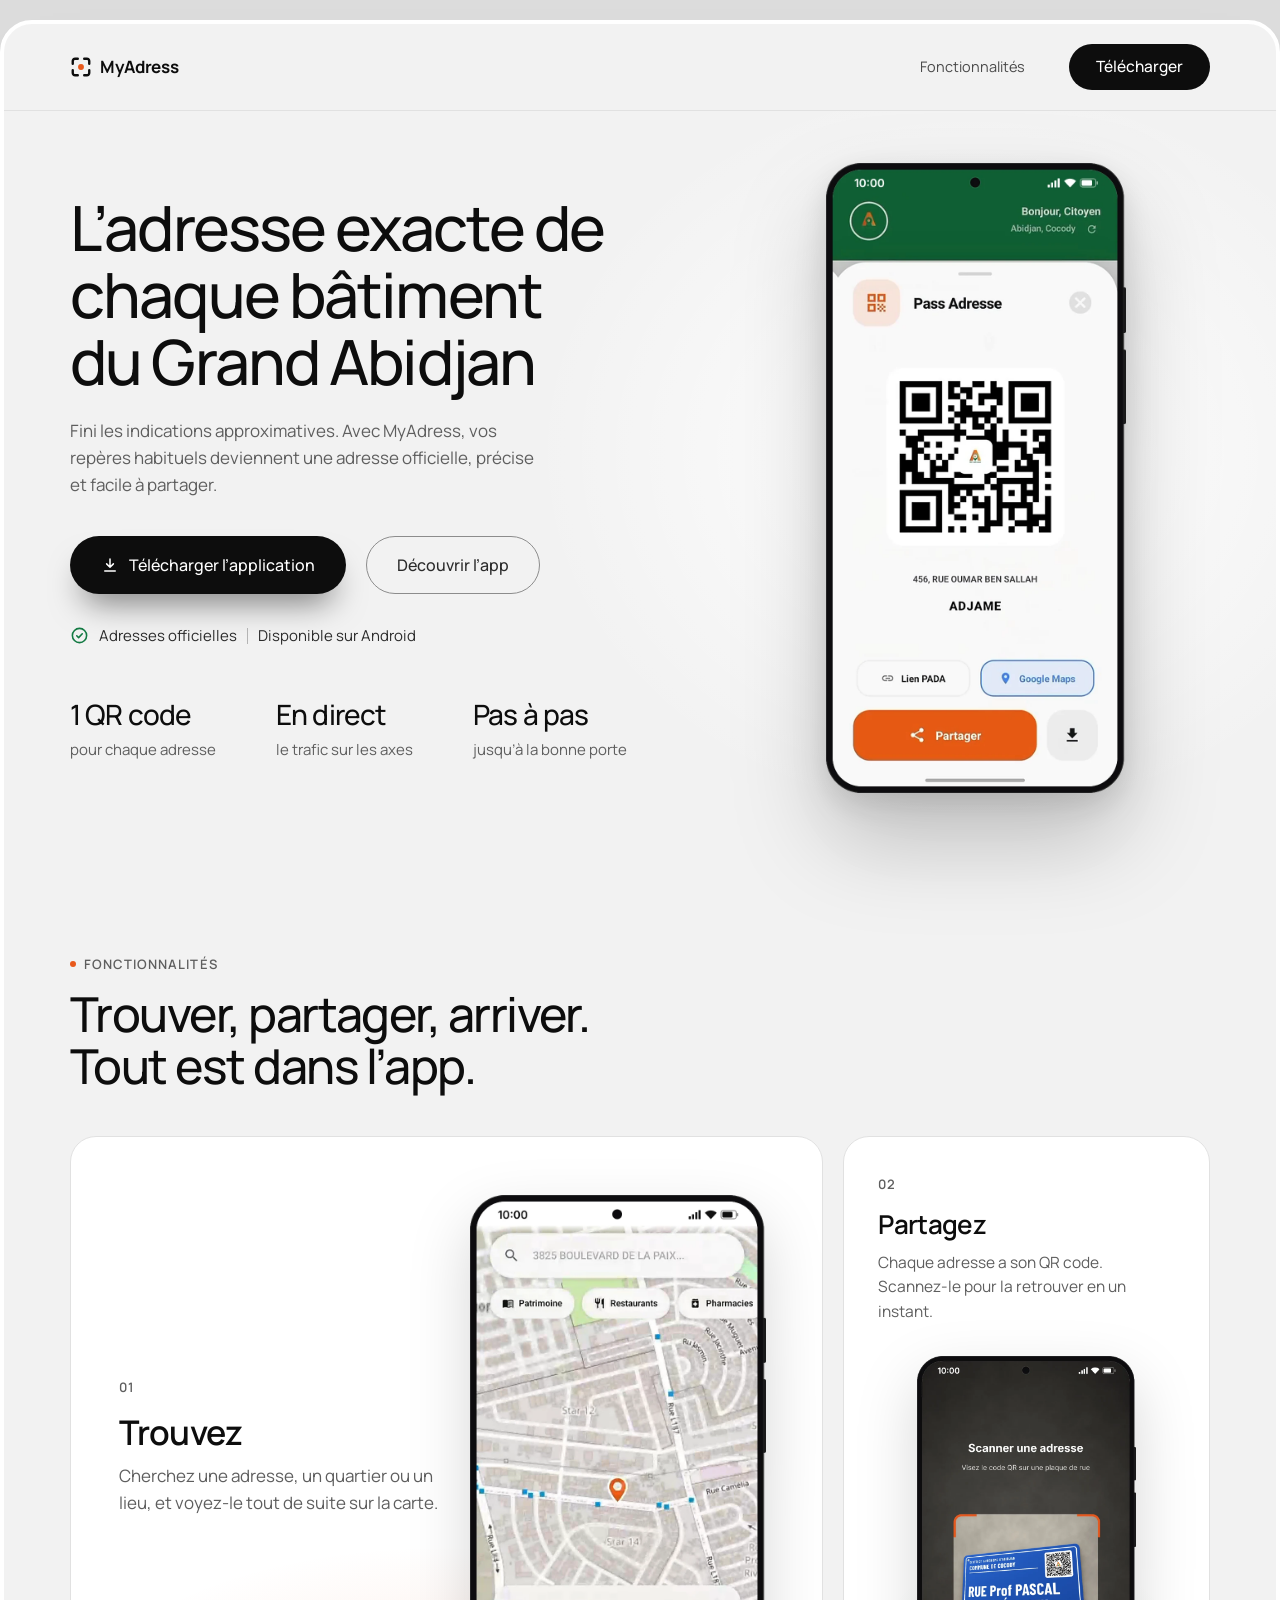
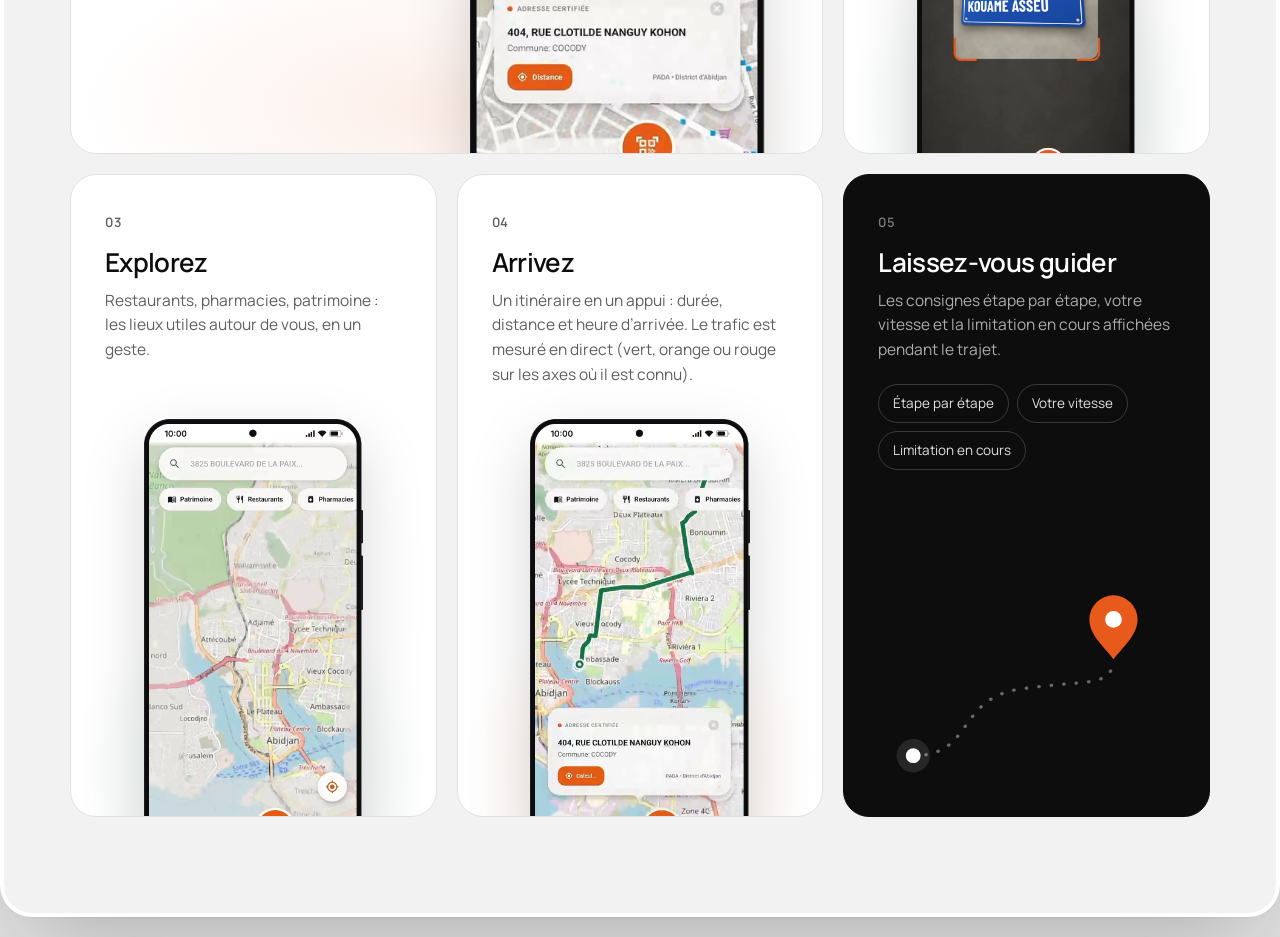
==== index.html @ 0d0f2ba3 "First Commit" ====
<!doctype html>
<html lang="fr">
<head>
  <meta charset="utf-8">
  <meta name="viewport" content="width=device-width, initial-scale=1">
  <title>MyAdress — L’adresse exacte de chaque bâtiment du Grand Abidjan</title>
  <meta name="description" content="Avec MyAdress, vos repères habituels deviennent une adresse officielle, précise et facile à partager. Téléchargez l’application Android.">
  <meta name="theme-color" content="#f2f2f2">

  <meta property="og:type" content="website">
  <meta property="og:title" content="MyAdress — L’adresse exacte de chaque bâtiment du Grand Abidjan">
  <meta property="og:description" content="Vos repères habituels deviennent une adresse officielle, précise et facile à partager.">
  <meta property="og:locale" content="fr_FR">

  <link rel="icon" href="assets/img/logo.svg" type="image/svg+xml">

  <link rel="preconnect" href="https://fonts.googleapis.com">
  <link rel="preconnect" href="https://fonts.gstatic.com" crossorigin>
  <link href="https://fonts.googleapis.com/css2?family=Manrope:wght@400;500;600;700&display=swap" rel="stylesheet">
  <link rel="stylesheet" href="assets/css/style.css">
  <link rel="preload" as="image" href="assets/img/phone-pass.webp" type="image/webp">

  <script>document.documentElement.classList.add('js');</script>
  <script src="assets/js/main.js" defer></script>
</head>
<body>
<div class="page">

  <!-- ============ EN-TÊTE ============ -->
  <header class="header">
    <div class="container header__inner">
      <a class="brand" href="#" aria-label="MyAdress, accueil">
        <svg viewBox="0 0 24 24" fill="none" aria-hidden="true">
          <path d="M3 8.5V5.5A2.5 2.5 0 0 1 5.5 3h3M15.5 3h3A2.5 2.5 0 0 1 21 5.5v3M21 15.5v3a2.5 2.5 0 0 1-2.5 2.5h-3M8.5 21h-3A2.5 2.5 0 0 1 3 18.5v-3" stroke="currentColor" stroke-width="2.6" stroke-linecap="round"/>
          <circle cx="12" cy="12" r="3.2" fill="#E8591C"/>
        </svg>
        MyAdress
      </a>

      <nav class="nav" aria-label="Navigation principale">
        <a href="#fonctionnalites">Fonctionnalités</a>
      </nav>

      <a class="btn btn--dark btn--sm js-apk" href="app/myadress.apk" download data-ios-label="Android uniquement">
        <span class="js-apk-label">Télécharger</span>
      </a>
    </div>
  </header>

  <main>

    <!-- ============ HERO ============ -->
    <section class="hero">
      <div class="container hero__grid">
        <div class="hero__text">
          <h1>L’adresse exacte de chaque bâtiment du Grand&nbsp;Abidjan</h1>
          <p class="lead">Fini les indications approximatives. Avec MyAdress, vos repères habituels deviennent une adresse officielle, précise et facile à partager.</p>

          <div class="hero__actions">
            <!-- Lien vers le fichier APK : placez votre fichier dans app/myadress.apk -->
            <a class="btn btn--dark btn--lg btn--shadow js-apk" href="app/myadress.apk" download data-ios-label="Disponible uniquement sur Android">
              <svg viewBox="0 0 24 24" fill="none" stroke="currentColor" stroke-width="2" stroke-linecap="round" stroke-linejoin="round" aria-hidden="true"><path d="M12 4v11m0 0-4.5-4.5M12 15l4.5-4.5M5 20h14"/></svg>
              <span class="js-apk-label">Télécharger l’application</span>
            </a>
            <a class="btn btn--outline btn--lg" href="#fonctionnalites">Découvrir l’app</a>
          </div>

          <p class="hero__badge">
            <svg viewBox="0 0 24 24" fill="none" stroke="currentColor" stroke-width="2" stroke-linecap="round" stroke-linejoin="round" aria-hidden="true"><circle cx="12" cy="12" r="9"/><path d="m8.5 12.3 2.4 2.4 4.6-4.9"/></svg>
            <span>Adresses officielles</span>
            <span class="sep" aria-hidden="true"></span>
            <span><span class="hide-sm">Disponible sur </span>Android</span>
          </p>

          <ul class="hero__stats">
            <li><strong>1 QR code</strong><span>pour chaque adresse</span></li>
            <li><strong>En direct</strong><span>le trafic sur les axes</span></li>
            <li><strong>Pas à pas</strong><span>jusqu’à la bonne porte</span></li>
          </ul>
        </div>

        <div class="hero__visual">
          <img src="assets/img/phone-pass.webp" width="724" height="1520" fetchpriority="high"
               alt="Écran « Pass Adresse » de MyAdress : le QR code d’une adresse à Adjamé, avec un bouton Partager">
        </div>
      </div>
    </section>

    <!-- ============ FONCTIONNALITÉS ============ -->
    <section class="section section--first section--last" id="fonctionnalites">
      <div class="container">
        <div class="section__head reveal">
          <p class="eyebrow">Fonctionnalités</p>
          <h2><span class="line">Trouver, partager, arriver.</span> <span class="line">Tout est dans l’app.</span></h2>
        </div>

        <div class="bento">
          <article class="card card--wide reveal" style="--tint: rgba(232, 89, 28, .10)">
            <div class="card__text">
              <span class="card__num">01</span>
              <h3>Trouvez</h3>
              <p>Cherchez une adresse, un quartier ou un lieu, et voyez-le tout de suite sur la carte.</p>
            </div>
            <img class="card__phone" src="assets/img/phone-adresse.webp" width="724" height="1520" loading="lazy"
                 alt="Carte de Cocody avec une adresse certifiée : 404, rue Clotilde Nanguy Kohon">
          </article>

          <article class="card reveal" style="--tint: rgba(19, 122, 67, .10)">
            <div class="card__text">
              <span class="card__num">02</span>
              <h3>Partagez</h3>
              <p>Chaque adresse a son QR code. Scannez-le pour la retrouver en un instant.</p>
            </div>
            <img class="card__phone" src="assets/img/phone-scanner.webp" width="724" height="1520" loading="lazy"
                 alt="Le scanner de MyAdress vise le QR code d’une plaque de rue à Cocody">
          </article>

          <article class="card reveal" style="--tint: rgba(19, 122, 67, .10)">
            <div class="card__text">
              <span class="card__num">03</span>
              <h3>Explorez</h3>
              <p>Restaurants, pharmacies, patrimoine&nbsp;: les lieux utiles autour de vous, en un geste.</p>
            </div>
            <img class="card__phone" src="assets/img/phone-carte.webp" width="724" height="1520" loading="lazy"
                 alt="Carte d’Abidjan avec les filtres Patrimoine, Restaurants et Pharmacies">
          </article>

          <article class="card reveal" style="--tint: rgba(232, 89, 28, .10)">
            <div class="card__text">
              <span class="card__num">04</span>
              <h3>Arrivez</h3>
              <p>Un itinéraire en un appui&nbsp;: durée, distance et heure d’arrivée. Le trafic est mesuré en direct (vert, orange ou rouge sur les axes où il est connu).</p>
            </div>
            <img class="card__phone" src="assets/img/phone-itineraire.webp" width="724" height="1520" loading="lazy"
                 alt="Itinéraire tracé sur la carte, du Plateau jusqu’à Bonoumin">
          </article>

          <article class="card card--dark reveal">
            <div class="card__text">
              <span class="card__num">05</span>
              <h3>Laissez-vous guider</h3>
              <p>Les consignes étape par étape, votre vitesse et la limitation en cours affichées pendant le trajet.</p>
              <ul class="chips" aria-label="Pendant le trajet">
                <li class="chip">Étape par étape</li>
                <li class="chip">Votre vitesse</li>
                <li class="chip">Limitation en cours</li>
              </ul>
            </div>
            <svg class="route-art" viewBox="0 0 320 230" fill="none" aria-hidden="true">
              <path d="M38 196C104 196 84 134 154 124S246 122 254 98" stroke="currentColor" stroke-opacity=".38" stroke-width="3.5" stroke-dasharray="0.5 13" stroke-linecap="round"/>
              <circle cx="38" cy="196" r="18" fill="currentColor" fill-opacity=".1"/>
              <circle cx="38" cy="196" r="8" fill="currentColor"/>
              <path d="M254 92c-9-12-26-26-26-43a26 26 0 0 1 52 0c0 17-17 31-26 43Z" fill="#E8591C"/>
              <circle cx="254" cy="49" r="9" fill="#fff"/>
            </svg>
          </article>
        </div>
      </div>
    </section>

  </main>

</div>
</body>
</html>
---- assets/css/style.css ----
/* =========================================================
   MyAdress — page de téléchargement
   ========================================================= */

:root {
  --bg: #dcdcdc;            /* fond autour de la page */
  --surface: #f2f2f2;       /* fond de la page */
  --card: #ffffff;
  --ink: #0d0d0d;           /* noir des titres et boutons */
  --ink-2: #2b2b2b;
  --muted: #5e5e5e;         /* texte secondaire */
  --line: #e1e1e1;
  --line-strong: #8c8c8c;

  --orange: #e8591c;        /* couleurs de l'app */
  --green: #137a43;

  --radius-xl: 32px;
  --radius-lg: 26px;
  --container: 1140px;
  --font: "Manrope", system-ui, -apple-system, "Segoe UI", Roboto, sans-serif;
}

/* ---------- Base ---------- */
*, *::before, *::after { box-sizing: border-box; }

html { scroll-behavior: smooth; -webkit-text-size-adjust: 100%; }

body {
  margin: 0;
  background: var(--bg);
  color: var(--ink);
  font-family: var(--font);
  font-size: 16px;
  line-height: 1.55;
  -webkit-font-smoothing: antialiased;
  -moz-osx-font-smoothing: grayscale;
}

img, svg { display: block; max-width: 100%; }
a { color: inherit; text-decoration: none; }
h1, h2, h3, p { margin: 0; }
ul, ol { margin: 0; padding: 0; list-style: none; }

:focus-visible { outline: 2px solid var(--orange); outline-offset: 3px; border-radius: 6px; }

.container { width: min(var(--container), 100% - 48px); margin-inline: auto; }

/* La page est une grande carte arrondie posée sur un fond gris */
.page {
  max-width: 1320px;
  margin: 20px auto;
  background: var(--surface);
  border: 4px solid #fff;
  border-radius: var(--radius-xl);
  overflow: clip;
  box-shadow: 0 1px 2px rgba(0, 0, 0, .04), 0 40px 80px -40px rgba(0, 0, 0, .25);
}

/* ---------- Boutons ---------- */
.btn {
  display: inline-flex;
  align-items: center;
  justify-content: center;
  gap: 10px;
  border-radius: 999px;
  font-weight: 500;
  font-size: 16px;
  line-height: 1;
  white-space: nowrap;
  border: 1px solid transparent;
  transition: background-color .2s ease, border-color .2s ease, transform .2s ease, box-shadow .2s ease;
}
.btn svg { width: 18px; height: 18px; flex: none; }
.btn:active { transform: translateY(1px); }

.btn--sm { height: 46px; padding: 0 26px; font-size: 15.5px; }
.btn--lg { height: 58px; padding: 0 30px; }

.btn--dark { background: var(--ink); color: #fff; }
.btn--dark:hover { background: #2a2a2a; }

.btn--shadow { box-shadow: 0 20px 32px -12px rgba(0, 0, 0, .5); }
.btn--shadow:hover { box-shadow: 0 24px 36px -12px rgba(0, 0, 0, .55); }

.btn--outline { border-color: var(--line-strong); color: var(--ink-2); }
.btn--outline:hover { border-color: var(--ink); color: var(--ink); }

/* Sur iPhone : bouton grisé « Android uniquement » (ajouté par main.js) */
.btn.is-disabled,
.btn.is-disabled:hover { background: #dedede; color: #555; box-shadow: none; cursor: default; transform: none; }
.btn.is-disabled svg { display: none; }

/* ---------- En-tête ---------- */
.header { border-bottom: 1px solid var(--line); }

.header__inner {
  display: flex;
  align-items: center;
  gap: 32px;
  height: 86px;
}

.brand {
  display: inline-flex;
  align-items: center;
  gap: 8px;
  font-weight: 700;
  font-size: 17px;
  letter-spacing: -.02em;
}
.brand svg { width: 22px; height: 22px; }

.nav {
  display: flex;
  gap: 44px;
  margin-left: auto;
  margin-right: 12px;
  font-size: 14.5px;
  color: #4a4a4a;
}
.nav a { transition: color .2s ease; }
.nav a:hover { color: var(--ink); }

/* ---------- Hero ---------- */
.hero {
  background:
    radial-gradient(48% 70% at 76% 46%, #ffffff 0%, rgba(255, 255, 255, 0) 72%);
}

.hero__grid {
  display: grid;
  grid-template-columns: minmax(0, 1.15fr) minmax(0, .85fr);
  align-items: center;
  gap: 40px;
  padding: 52px 0 60px;
}

.hero h1 {
  font-size: clamp(2.25rem, 1.1rem + 3.9vw, 3.9rem);
  font-weight: 500;
  line-height: 1.07;
  letter-spacing: -.03em;
  max-width: 15ch;
  text-wrap: balance;
}

.lead {
  margin-top: 22px;
  max-width: 47ch;
  font-size: 17px;
  line-height: 1.6;
  color: var(--muted);
}

.hero__actions {
  display: flex;
  flex-wrap: wrap;
  gap: 20px;
  margin-top: 38px;
}

.hero__badge {
  display: flex;
  align-items: center;
  gap: 10px;
  margin-top: 30px;
  font-size: 15px;
  color: var(--ink-2);
}
.hero__badge svg { width: 19px; height: 19px; color: var(--green); flex: none; }
.hero__badge > span { white-space: nowrap; }
.sep { width: 1px; height: 16px; background: var(--line-strong); opacity: .6; }

.hero__stats {
  display: grid;
  grid-template-columns: repeat(3, auto);
  justify-content: start;
  gap: 60px;
  margin-top: 52px;
}
.hero__stats strong {
  display: block;
  font-size: 28px;
  font-weight: 500;
  line-height: 1.1;
  letter-spacing: -.03em;
  white-space: nowrap;
}
.hero__stats span {
  display: block;
  margin-top: 8px;
  font-size: 15px;
  color: var(--muted);
}

.hero__visual { display: flex; justify-content: center; }
.hero__visual img {
  width: min(300px, 82%);
  height: auto;
  filter: drop-shadow(0 46px 46px rgba(0, 0, 0, .2)) drop-shadow(0 10px 14px rgba(0, 0, 0, .12));
}

/* Apparition douce au chargement */
.hero__text > *,
.hero__visual img { animation: rise .9s cubic-bezier(.2, .7, .2, 1) both; }
.hero__text > :nth-child(2) { animation-delay: .06s; }
.hero__text > :nth-child(3) { animation-delay: .12s; }
.hero__text > :nth-child(4) { animation-delay: .18s; }
.hero__text > :nth-child(5) { animation-delay: .24s; }
.hero__visual img { animation-delay: .1s; animation-duration: 1.1s; }

@keyframes rise {
  from { opacity: 0; transform: translateY(22px); }
  to   { opacity: 1; transform: none; }
}

/* ---------- Sections ---------- */
.section { padding: 48px 0; }
.section--first { padding-top: 96px; }
.section--last { padding-bottom: 96px; }

.section__head { max-width: 640px; margin-bottom: 44px; }
.section__head h2 {
  margin-top: 14px;
  font-size: clamp(2rem, 1.25rem + 2.2vw, 3.05rem);
  font-weight: 500;
  line-height: 1.08;
  letter-spacing: -.032em;
  text-wrap: balance;
}
.line { display: block; }

.eyebrow {
  display: inline-flex;
  align-items: center;
  gap: 8px;
  font-size: 13px;
  font-weight: 600;
  letter-spacing: .08em;
  text-transform: uppercase;
  color: var(--muted);
}
.eyebrow::before {
  content: "";
  width: 6px;
  height: 6px;
  border-radius: 50%;
  background: var(--orange);
}

/* ---------- Fonctionnalités (grille) ---------- */
.bento {
  display: grid;
  grid-template-columns: repeat(3, minmax(0, 1fr));
  gap: 20px;
}

.card {
  --tint: rgba(0, 0, 0, .04);
  position: relative;
  display: flex;
  flex-direction: column;
  gap: 32px;
  padding: 34px 34px 0;
  background: var(--card);
  border: 1px solid var(--line);
  border-radius: var(--radius-lg);
  overflow: hidden;
  isolation: isolate;
}
/* halo de couleur derrière le téléphone */
.card::before {
  content: "";
  position: absolute;
  inset: auto -20% -30% -20%;
  height: 75%;
  background: radial-gradient(50% 50% at 50% 50%, var(--tint) 0%, transparent 70%);
  z-index: -1;
}

.card__num {
  font-size: 13px;
  font-weight: 600;
  letter-spacing: .04em;
  color: var(--muted);
}
.card h3 {
  margin-top: 14px;
  font-size: 26px;
  font-weight: 600;
  line-height: 1.15;
  letter-spacing: -.025em;
}
.card p {
  margin-top: 10px;
  font-size: 15.5px;
  line-height: 1.6;
  color: var(--muted);
}

.card__phone {
  width: min(232px, 74%);
  height: auto;
  margin: auto auto -64px;
  filter: drop-shadow(0 24px 30px rgba(0, 0, 0, .16));
  transition: transform .5s cubic-bezier(.2, .7, .2, 1);
}
.card:hover .card__phone { transform: translateY(-8px); }

.card--wide {
  grid-column: span 2;
  flex-direction: row;
  align-items: stretch;
  justify-content: space-between;
  padding: 44px 48px 0;
}
.card--wide .card__text { align-self: center; max-width: 34ch; padding-bottom: 44px; }
.card--wide h3 { font-size: 34px; }
.card--wide p { font-size: 17px; }
.card--wide .card__phone { width: 296px; flex: none; margin: 0 8px -64px 0; align-self: flex-end; }

.card--dark {
  background: var(--ink);
  border-color: var(--ink);
  color: #fff;
}
.card--dark::before { display: none; }
.card--dark .card__num { color: rgba(255, 255, 255, .45); }
.card--dark p { color: rgba(255, 255, 255, .66); }

.chips { display: flex; flex-wrap: wrap; gap: 8px; margin-top: 22px; }
.chip {
  padding: 8px 14px;
  border: 1px solid rgba(255, 255, 255, .18);
  border-radius: 999px;
  font-size: 13.5px;
  color: rgba(255, 255, 255, .88);
}

.route-art { width: 100%; height: auto; margin-top: auto; padding-bottom: 28px; color: #fff; }

/* ---------- Apparition au défilement ---------- */
.js .reveal {
  opacity: 0;
  transform: translateY(26px);
  transition: opacity .8s ease, transform .8s cubic-bezier(.2, .7, .2, 1);
}
.js .reveal.is-visible { opacity: 1; transform: none; }

/* ---------- Responsive ---------- */
@media (max-width: 1024px) {
  .nav { gap: 28px; }
  .bento { grid-template-columns: repeat(2, minmax(0, 1fr)); }
  .hero__stats { gap: 36px; }
}

@media (max-width: 860px) {
  .page { margin: 8px; border-width: 2px; border-radius: 24px; }
  .nav { display: none; }
  .header__inner { height: 70px; justify-content: space-between; }

  .hero__grid { grid-template-columns: 1fr; gap: 56px; padding: 44px 0 60px; }
  .hero__stats { margin-top: 48px; }
  .hero__visual img { width: min(290px, 74%); }

  .section { padding: 36px 0; }
  .section--first { padding-top: 64px; }
  .section--last { padding-bottom: 56px; }
}

@media (max-width: 640px) {
  .container { width: calc(100% - 40px); }
  .hide-sm { display: none; }

  .hero__actions .btn { width: 100%; }
  .hero__stats { grid-template-columns: repeat(3, minmax(0, 1fr)); gap: 14px; }
  .hero__stats strong { font-size: 20px; }
  .hero__stats span { font-size: 13.5px; }

  .bento { grid-template-columns: 1fr; }
  .card--wide { grid-column: auto; flex-direction: column; padding: 34px 34px 0; }
  .card--wide .card__text { align-self: stretch; padding-bottom: 0; }
  .card--wide h3 { font-size: 26px; }
  .card--wide p { font-size: 15.5px; }
  .card--wide .card__phone { width: min(232px, 74%); margin: auto auto -64px; }
}

/* Mouvements réduits */
@media (prefers-reduced-motion: reduce) {
  html { scroll-behavior: auto; }
  .hero__text > *, .hero__visual img { animation: none; }
  .js .reveal { opacity: 1; transform: none; transition: none; }
  .card__phone { transition: none; }
}
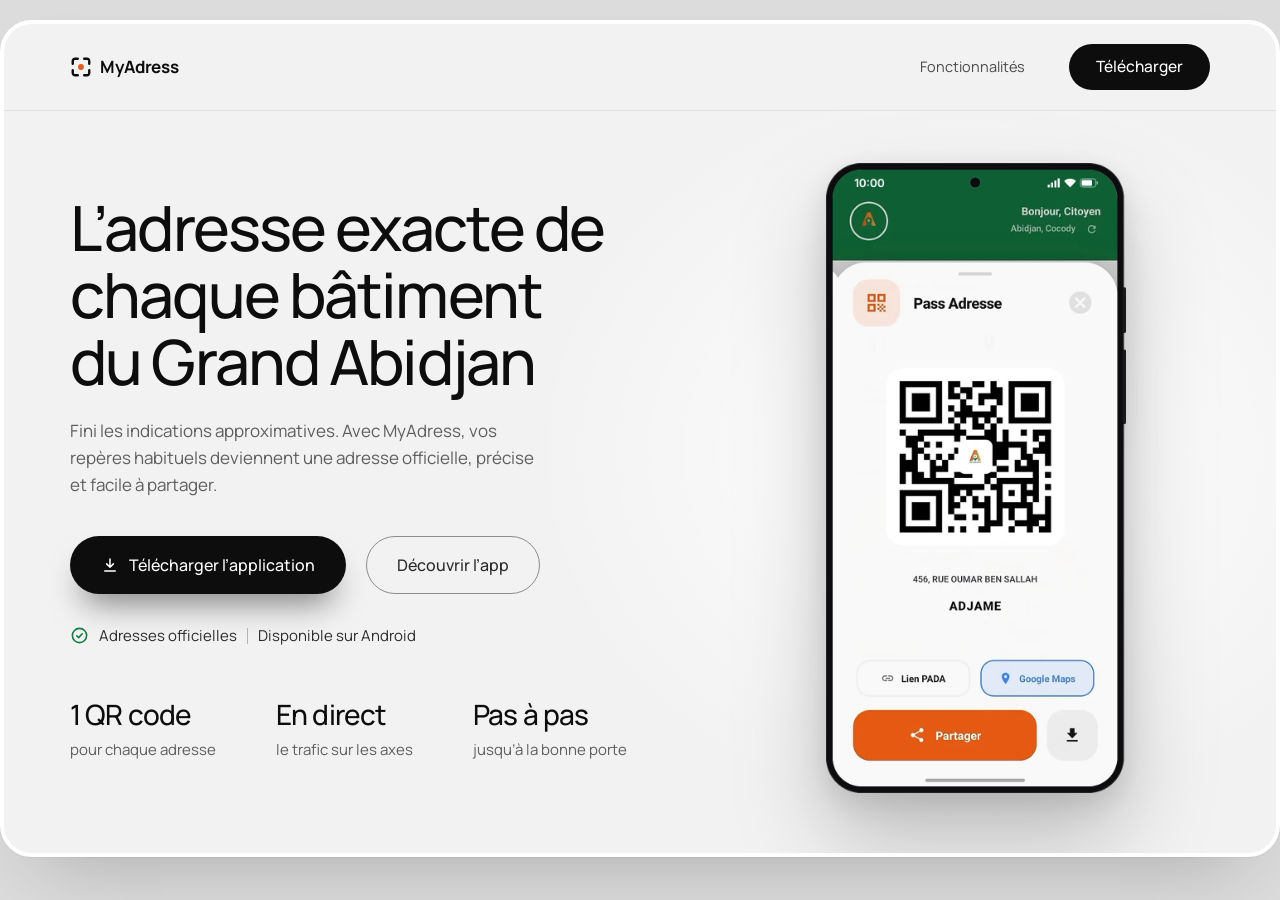
==== commit d22b5057: "First Commit 2" ====
--- a/index.html
+++ b/index.html
@@ -86,77 +86,7 @@
       </div>
     </section>
 
-    <!-- ============ FONCTIONNALITÉS ============ -->
-    <section class="section section--first section--last" id="fonctionnalites">
-      <div class="container">
-        <div class="section__head reveal">
-          <p class="eyebrow">Fonctionnalités</p>
-          <h2><span class="line">Trouver, partager, arriver.</span> <span class="line">Tout est dans l’app.</span></h2>
-        </div>
 
-        <div class="bento">
-          <article class="card card--wide reveal" style="--tint: rgba(232, 89, 28, .10)">
-            <div class="card__text">
-              <span class="card__num">01</span>
-              <h3>Trouvez</h3>
-              <p>Cherchez une adresse, un quartier ou un lieu, et voyez-le tout de suite sur la carte.</p>
-            </div>
-            <img class="card__phone" src="assets/img/phone-adresse.webp" width="724" height="1520" loading="lazy"
-                 alt="Carte de Cocody avec une adresse certifiée : 404, rue Clotilde Nanguy Kohon">
-          </article>
-
-          <article class="card reveal" style="--tint: rgba(19, 122, 67, .10)">
-            <div class="card__text">
-              <span class="card__num">02</span>
-              <h3>Partagez</h3>
-              <p>Chaque adresse a son QR code. Scannez-le pour la retrouver en un instant.</p>
-            </div>
-            <img class="card__phone" src="assets/img/phone-scanner.webp" width="724" height="1520" loading="lazy"
-                 alt="Le scanner de MyAdress vise le QR code d’une plaque de rue à Cocody">
-          </article>
-
-          <article class="card reveal" style="--tint: rgba(19, 122, 67, .10)">
-            <div class="card__text">
-              <span class="card__num">03</span>
-              <h3>Explorez</h3>
-              <p>Restaurants, pharmacies, patrimoine&nbsp;: les lieux utiles autour de vous, en un geste.</p>
-            </div>
-            <img class="card__phone" src="assets/img/phone-carte.webp" width="724" height="1520" loading="lazy"
-                 alt="Carte d’Abidjan avec les filtres Patrimoine, Restaurants et Pharmacies">
-          </article>
-
-          <article class="card reveal" style="--tint: rgba(232, 89, 28, .10)">
-            <div class="card__text">
-              <span class="card__num">04</span>
-              <h3>Arrivez</h3>
-              <p>Un itinéraire en un appui&nbsp;: durée, distance et heure d’arrivée. Le trafic est mesuré en direct (vert, orange ou rouge sur les axes où il est connu).</p>
-            </div>
-            <img class="card__phone" src="assets/img/phone-itineraire.webp" width="724" height="1520" loading="lazy"
-                 alt="Itinéraire tracé sur la carte, du Plateau jusqu’à Bonoumin">
-          </article>
-
-          <article class="card card--dark reveal">
-            <div class="card__text">
-              <span class="card__num">05</span>
-              <h3>Laissez-vous guider</h3>
-              <p>Les consignes étape par étape, votre vitesse et la limitation en cours affichées pendant le trajet.</p>
-              <ul class="chips" aria-label="Pendant le trajet">
-                <li class="chip">Étape par étape</li>
-                <li class="chip">Votre vitesse</li>
-                <li class="chip">Limitation en cours</li>
-              </ul>
-            </div>
-            <svg class="route-art" viewBox="0 0 320 230" fill="none" aria-hidden="true">
-              <path d="M38 196C104 196 84 134 154 124S246 122 254 98" stroke="currentColor" stroke-opacity=".38" stroke-width="3.5" stroke-dasharray="0.5 13" stroke-linecap="round"/>
-              <circle cx="38" cy="196" r="18" fill="currentColor" fill-opacity=".1"/>
-              <circle cx="38" cy="196" r="8" fill="currentColor"/>
-              <path d="M254 92c-9-12-26-26-26-43a26 26 0 0 1 52 0c0 17-17 31-26 43Z" fill="#E8591C"/>
-              <circle cx="254" cy="49" r="9" fill="#fff"/>
-            </svg>
-          </article>
-        </div>
-      </div>
-    </section>
 
   </main>
 
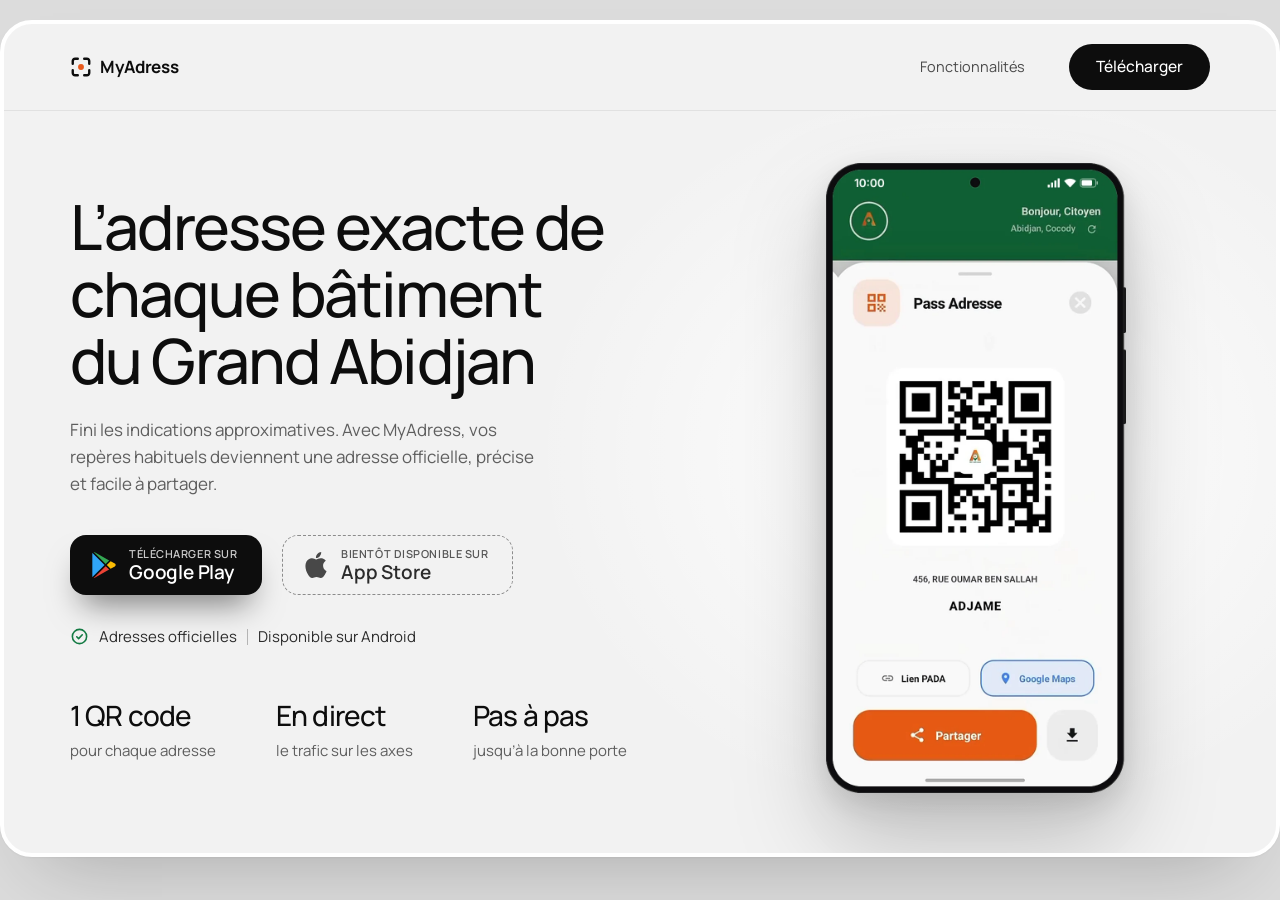
==== commit 91d7bf3c: "Boutons Google Play (télécharge l'APK) et App Store (bientôt disponible) Co-Authored-By: Claude Opus" ====
--- a/index.html
+++ b/index.html
@@ -41,7 +41,7 @@
         <a href="#fonctionnalites">Fonctionnalités</a>
       </nav>
 
-      <a class="btn btn--dark btn--sm js-apk" href="app/myadress.apk" download data-ios-label="Android uniquement">
+      <a class="btn btn--dark btn--sm js-apk" href="https://github.com/balletyanick/site_adresse/releases/download/v1.0.1/my_adresse1.0.1.apk" download data-ios-label="Android uniquement">
         <span class="js-apk-label">Télécharger</span>
       </a>
     </div>
@@ -57,12 +57,22 @@
           <p class="lead">Fini les indications approximatives. Avec MyAdress, vos repères habituels deviennent une adresse officielle, précise et facile à partager.</p>
 
           <div class="hero__actions">
-            <!-- Lien vers le fichier APK : placez votre fichier dans app/myadress.apk -->
-            <a class="btn btn--dark btn--lg btn--shadow js-apk" href="app/myadress.apk" download data-ios-label="Disponible uniquement sur Android">
-              <svg viewBox="0 0 24 24" fill="none" stroke="currentColor" stroke-width="2" stroke-linecap="round" stroke-linejoin="round" aria-hidden="true"><path d="M12 4v11m0 0-4.5-4.5M12 15l4.5-4.5M5 20h14"/></svg>
-              <span class="js-apk-label">Télécharger l’application</span>
+            <!-- Google Play : en attendant la mise en ligne sur le Play Store, ce bouton télécharge l'APK publié sur GitHub (v1.0.1) -->
+            <a class="store store--play js-apk" href="https://github.com/balletyanick/site_adresse/releases/download/v1.0.1/my_adresse1.0.1.apk" download aria-label="Télécharger MyAdress pour Android">
+              <svg class="store__logo" viewBox="0 0 24 24" aria-hidden="true">
+                <path fill="#2FA5F8" d="M1.337.924a1.486 1.486 0 0 0-.112.568v21.017c0 .217.045.419.124.6l11.155-11.087L1.337.924z"/>
+                <path fill="#34A853" d="M13.544 10.989l3.258-3.238L3.45.195a1.466 1.466 0 0 0-.946-.179l11.04 10.973z"/>
+                <path fill="#FBBC04" d="M22.018 13.298l-3.919 2.218-3.515-3.493 3.543-3.521 3.891 2.202a1.49 1.49 0 0 1 0 2.594z"/>
+                <path fill="#EA4335" d="M13.544 13.056l-11 10.933c.298.036.612-.016.906-.183l13.324-7.54-3.23-3.21z"/>
+              </svg>
+              <span class="store__text"><small>Télécharger sur</small><strong>Google Play</strong></span>
             </a>
-            <a class="btn btn--outline btn--lg" href="#fonctionnalites">Découvrir l’app</a>
+
+            <!-- App Store : pas encore disponible -->
+            <span class="store store--soon" role="img" aria-label="App Store : bientôt disponible">
+              <svg class="store__logo" viewBox="0 0 24 24" fill="currentColor" aria-hidden="true"><path d="M12.152 6.896c-.948 0-2.415-1.078-3.96-1.04-2.04.027-3.91 1.183-4.961 3.014-2.117 3.675-.546 9.103 1.519 12.09 1.013 1.454 2.208 3.09 3.792 3.039 1.52-.065 2.09-.987 3.935-.987 1.831 0 2.35.987 3.96.948 1.637-.026 2.676-1.48 3.676-2.948 1.156-1.688 1.636-3.325 1.662-3.415-.039-.013-3.182-1.221-3.22-4.857-.026-3.04 2.48-4.494 2.597-4.559-1.429-2.09-3.623-2.324-4.39-2.376-2-.156-3.675 1.09-4.61 1.09zM15.53 3.83c.843-1.012 1.4-2.427 1.245-3.83-1.207.052-2.662.805-3.532 1.818-.78.896-1.454 2.338-1.273 3.714 1.338.104 2.715-.688 3.559-1.701"/></svg>
+              <span class="store__text"><small>Bientôt <span class="hide-sm">disponible </span>sur</small><strong>App Store</strong></span>
+            </span>
           </div>
 
           <p class="hero__badge">
--- a/assets/css/style.css
+++ b/assets/css/style.css
@@ -90,6 +90,43 @@
 .btn.is-disabled,
 .btn.is-disabled:hover { background: #dedede; color: #555; box-shadow: none; cursor: default; transform: none; }
 .btn.is-disabled svg { display: none; }
+
+/* ---------- Boutons des stores (Google Play / App Store) ---------- */
+.store {
+  display: inline-flex;
+  align-items: center;
+  gap: 12px;
+  height: 60px;
+  padding: 0 24px 0 20px;
+  border-radius: 16px;
+  border: 1px solid transparent;
+  white-space: nowrap;
+  transition: background-color .2s ease, transform .2s ease, box-shadow .2s ease;
+}
+.store__logo { width: 26px; height: 26px; flex: none; }
+.store__text { display: flex; flex-direction: column; gap: 4px; line-height: 1; text-align: left; }
+.store__text small { font-size: 11px; font-weight: 600; letter-spacing: .05em; text-transform: uppercase; opacity: .78; }
+.store__text strong { font-size: 19px; font-weight: 600; letter-spacing: -.01em; }
+
+.store--play {
+  background: var(--ink);
+  color: #fff;
+  box-shadow: 0 20px 32px -12px rgba(0, 0, 0, .5);
+}
+.store--play:hover { background: #2a2a2a; box-shadow: 0 24px 36px -12px rgba(0, 0, 0, .55); }
+.store--play:active { transform: translateY(1px); }
+
+/* App Store pas encore disponible : bouton en pointillés, non cliquable */
+.store--soon {
+  border: 1.5px dashed var(--line-strong);
+  color: var(--ink-2);
+  cursor: default;
+}
+.store--soon .store__logo { opacity: .85; }
+
+/* Sur iPhone, l'APK ne sert à rien : bouton Google Play grisé (ajouté par main.js) */
+.store.is-disabled,
+.store.is-disabled:hover { opacity: .4; box-shadow: none; cursor: default; transform: none; }
 
 /* ---------- En-tête ---------- */
 .header { border-bottom: 1px solid var(--line); }
@@ -373,7 +410,11 @@
   .container { width: calc(100% - 40px); }
   .hide-sm { display: none; }
 
-  .hero__actions .btn { width: 100%; }
+  .hero__actions { display: grid; grid-template-columns: repeat(2, minmax(0, 1fr)); gap: 12px; }
+  .store { justify-content: center; gap: 10px; height: 56px; padding: 0 12px; }
+  .store__logo { width: 22px; height: 22px; }
+  .store__text small { font-size: 9.5px; letter-spacing: .03em; }
+  .store__text strong { font-size: 16.5px; }
   .hero__stats { grid-template-columns: repeat(3, minmax(0, 1fr)); gap: 14px; }
   .hero__stats strong { font-size: 20px; }
   .hero__stats span { font-size: 13.5px; }
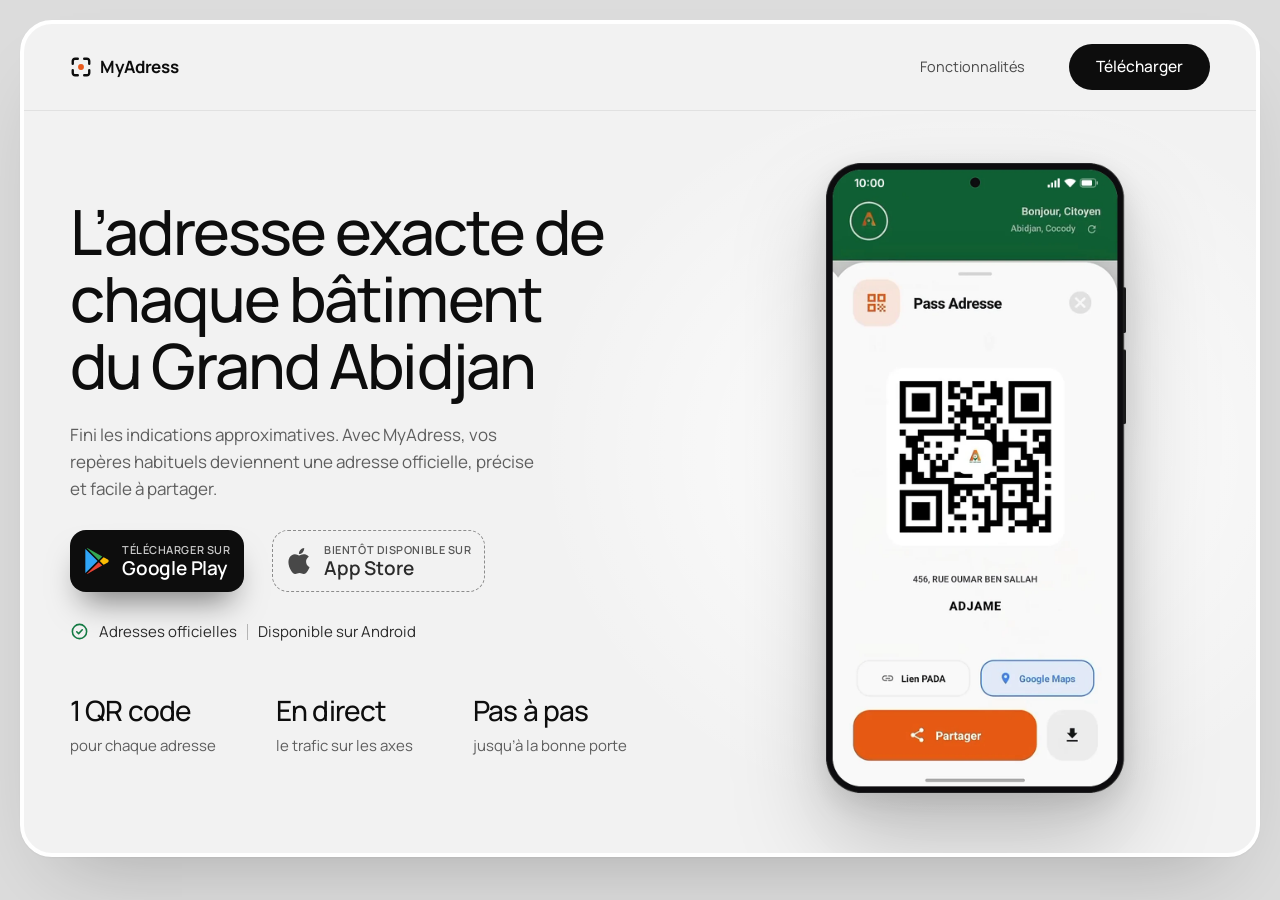
==== commit 79c8c403: "Mobile : téléphone avant le texte, mise en page centrée, boutons stores côte à côte ; l'image téléch" ====
--- a/index.html
+++ b/index.html
@@ -90,8 +90,11 @@
         </div>
 
         <div class="hero__visual">
-          <img src="assets/img/phone-pass.webp" width="724" height="1520" fetchpriority="high"
-               alt="Écran « Pass Adresse » de MyAdress : le QR code d’une adresse à Adjamé, avec un bouton Partager">
+          <!-- Cliquer sur le téléphone télécharge aussi l'application -->
+          <a class="hero__phone js-apk" href="https://github.com/balletyanick/site_adresse/releases/download/v1.0.1/my_adresse1.0.1.apk" download aria-label="Télécharger l’application MyAdress pour Android">
+            <img src="assets/img/phone-pass.webp" width="724" height="1520" fetchpriority="high"
+                 alt="Écran « Pass Adresse » de MyAdress : le QR code d’une adresse à Adjamé, avec un bouton Partager">
+          </a>
         </div>
       </div>
     </section>
--- a/assets/css/style.css
+++ b/assets/css/style.css
@@ -48,8 +48,7 @@
 
 /* La page est une grande carte arrondie posée sur un fond gris */
 .page {
-  max-width: 1320px;
-  margin: 20px auto;
+  margin: 20px; /* même marge sur les 4 côtés */
   background: var(--surface);
   border: 4px solid #fff;
   border-radius: var(--radius-xl);
@@ -96,10 +95,9 @@
   display: inline-flex;
   align-items: center;
   gap: 12px;
-  height: 60px;
-  padding: 0 24px 0 20px;
+  padding: 13px; /* même espace en haut, en bas, à gauche et à droite */
   border-radius: 16px;
-  border: 1px solid transparent;
+  border: 1.5px solid transparent;
   white-space: nowrap;
   transition: background-color .2s ease, transform .2s ease, box-shadow .2s ease;
 }
@@ -118,7 +116,8 @@
 
 /* App Store pas encore disponible : bouton en pointillés, non cliquable */
 .store--soon {
-  border: 1.5px dashed var(--line-strong);
+  border-style: dashed;
+  border-color: var(--line-strong);
   color: var(--ink-2);
   cursor: default;
 }
@@ -188,20 +187,23 @@
   font-size: 17px;
   line-height: 1.6;
   color: var(--muted);
-}
+  text-wrap: pretty;
+}
+
+.hero__text { --store-space: 28px; }
 
 .hero__actions {
   display: flex;
   flex-wrap: wrap;
-  gap: 20px;
-  margin-top: 38px;
+  gap: var(--store-space);
+  margin-top: var(--store-space); /* même espace au-dessus, en dessous et entre les boutons */
 }
 
 .hero__badge {
   display: flex;
   align-items: center;
   gap: 10px;
-  margin-top: 30px;
+  margin-top: var(--store-space);
   font-size: 15px;
   color: var(--ink-2);
 }
@@ -232,8 +234,18 @@
 }
 
 .hero__visual { display: flex; justify-content: center; }
-.hero__visual img {
+
+/* Le téléphone est cliquable : il télécharge l'application */
+.hero__phone {
+  display: block;
   width: min(300px, 82%);
+  border-radius: 44px;
+  transition: transform .35s cubic-bezier(.2, .7, .2, 1);
+}
+.hero__phone:hover { transform: translateY(-6px); }
+.hero__phone.is-disabled { cursor: default; transform: none; }
+.hero__phone img {
+  width: 100%;
   height: auto;
   filter: drop-shadow(0 46px 46px rgba(0, 0, 0, .2)) drop-shadow(0 10px 14px rgba(0, 0, 0, .12));
 }
@@ -393,13 +405,19 @@
 }
 
 @media (max-width: 860px) {
-  .page { margin: 8px; border-width: 2px; border-radius: 24px; }
+  .page { margin: 14px; border-width: 2px; border-radius: 24px; }
   .nav { display: none; }
   .header__inner { height: 70px; justify-content: space-between; }
 
-  .hero__grid { grid-template-columns: 1fr; gap: 56px; padding: 44px 0 60px; }
-  .hero__stats { margin-top: 48px; }
-  .hero__visual img { width: min(290px, 74%); }
+  /* Une seule colonne, centrée : le téléphone d'abord, puis le texte */
+  .hero { background: radial-gradient(80% 40% at 50% 22%, #ffffff 0%, rgba(255, 255, 255, 0) 72%); }
+  .hero__grid { grid-template-columns: 1fr; gap: 40px; padding: 36px 0 52px; }
+  .hero__visual { order: -1; }
+  .hero__phone { width: min(250px, 60%); }
+  .hero__text { text-align: center; }
+  .hero h1, .lead { margin-inline: auto; }
+  .hero__actions, .hero__badge { justify-content: center; }
+  .hero__stats { justify-content: center; margin-top: 44px; }
 
   .section { padding: 36px 0; }
   .section--first { padding-top: 64px; }
@@ -410,12 +428,21 @@
   .container { width: calc(100% - 40px); }
   .hide-sm { display: none; }
 
-  .hero__actions { display: grid; grid-template-columns: repeat(2, minmax(0, 1fr)); gap: 12px; }
-  .store { justify-content: center; gap: 10px; height: 56px; padding: 0 12px; }
-  .store__logo { width: 22px; height: 22px; }
-  .store__text small { font-size: 9.5px; letter-spacing: .03em; }
-  .store__text strong { font-size: 16.5px; }
-  .hero__stats { grid-template-columns: repeat(3, minmax(0, 1fr)); gap: 14px; }
+  .hero__grid { gap: 32px; padding: 28px 0 44px; }
+  .hero__phone { width: min(210px, 58%); }
+  .hero h1 { font-size: clamp(1.95rem, 8.6vw, 2.6rem); max-width: none; }
+  .lead { margin-top: 16px; font-size: 16px; }
+
+  /* Boutons des stores plus compacts : ils tiennent côte à côte dès 360 px */
+  .hero__text { --store-space: 22px; }
+  .store { gap: 8px; padding: 10px; border-radius: 14px; }
+  .store__logo { width: 20px; height: 20px; }
+  .store__text { gap: 3px; }
+  .store__text small { font-size: 8.5px; letter-spacing: .02em; }
+  .store__text strong { font-size: 15px; }
+
+  .hero__badge { font-size: 14px; }
+  .hero__stats { grid-template-columns: repeat(3, minmax(0, 1fr)); gap: 12px; margin-top: 36px; }
   .hero__stats strong { font-size: 20px; }
   .hero__stats span { font-size: 13.5px; }
 
@@ -431,6 +458,7 @@
 @media (prefers-reduced-motion: reduce) {
   html { scroll-behavior: auto; }
   .hero__text > *, .hero__visual img { animation: none; }
+  .hero__phone { transition: none; }
   .js .reveal { opacity: 1; transform: none; transition: none; }
   .card__phone { transition: none; }
 }
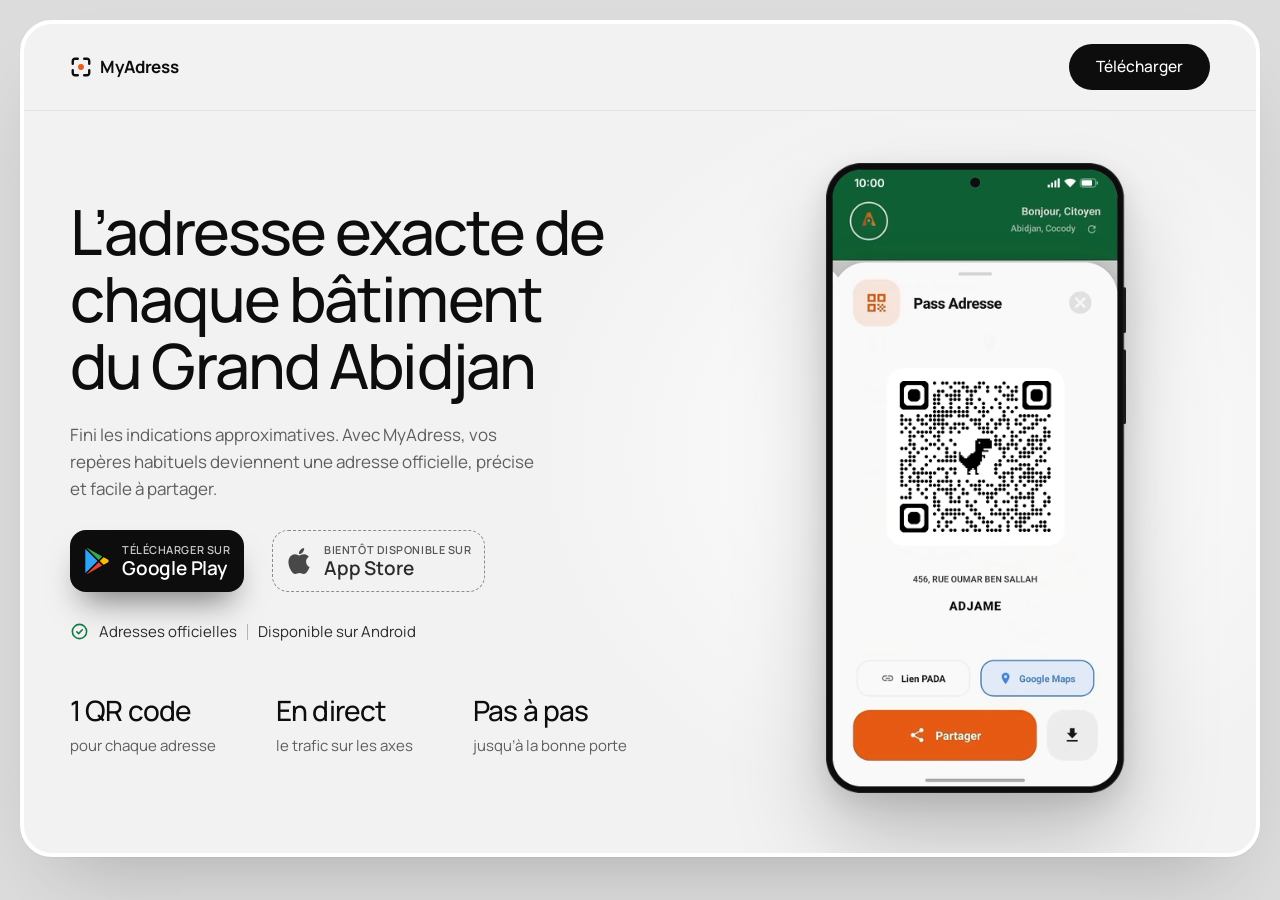
==== commit 23cd016f: "Retire le lien Fonctionnalités de l'en-tête Co-Authored-By: Claude Opus 5.5 <noreply@anthropic.com>" ====
--- a/index.html
+++ b/index.html
@@ -37,10 +37,6 @@
         MyAdress
       </a>
 
-      <nav class="nav" aria-label="Navigation principale">
-        <a href="#fonctionnalites">Fonctionnalités</a>
-      </nav>
-
       <a class="btn btn--dark btn--sm js-apk" href="https://github.com/balletyanick/site_adresse/releases/download/v1.0.1/my_adresse1.0.1.apk" download data-ios-label="Android uniquement">
         <span class="js-apk-label">Télécharger</span>
       </a>
@@ -53,7 +49,7 @@
     <section class="hero">
       <div class="container hero__grid">
         <div class="hero__text">
-          <h1>L’adresse exacte de chaque bâtiment du Grand&nbsp;Abidjan</h1>
+          <h1><span class="h1-part">L’adresse exacte de chaque</span> <span class="h1-part">bâtiment du Grand&nbsp;Abidjan</span></h1>
           <p class="lead">Fini les indications approximatives. Avec MyAdress, vos repères habituels deviennent une adresse officielle, précise et facile à partager.</p>
 
           <div class="hero__actions">
--- a/assets/css/style.css
+++ b/assets/css/style.css
@@ -133,6 +133,7 @@
 .header__inner {
   display: flex;
   align-items: center;
+  justify-content: space-between; /* logo à gauche, bouton Télécharger à droite */
   gap: 32px;
   height: 86px;
 }
@@ -146,17 +147,6 @@
   letter-spacing: -.02em;
 }
 .brand svg { width: 22px; height: 22px; }
-
-.nav {
-  display: flex;
-  gap: 44px;
-  margin-left: auto;
-  margin-right: 12px;
-  font-size: 14.5px;
-  color: #4a4a4a;
-}
-.nav a { transition: color .2s ease; }
-.nav a:hover { color: var(--ink); }
 
 /* ---------- Hero ---------- */
 .hero {
@@ -399,15 +389,13 @@
 
 /* ---------- Responsive ---------- */
 @media (max-width: 1024px) {
-  .nav { gap: 28px; }
   .bento { grid-template-columns: repeat(2, minmax(0, 1fr)); }
   .hero__stats { gap: 36px; }
 }
 
 @media (max-width: 860px) {
   .page { margin: 14px; border-width: 2px; border-radius: 24px; }
-  .nav { display: none; }
-  .header__inner { height: 70px; justify-content: space-between; }
+  .header__inner { height: 70px; }
 
   /* Une seule colonne, centrée : le téléphone d'abord, puis le texte */
   .hero { background: radial-gradient(80% 40% at 50% 22%, #ffffff 0%, rgba(255, 255, 255, 0) 72%); }
@@ -430,7 +418,9 @@
 
   .hero__grid { gap: 32px; padding: 28px 0 44px; }
   .hero__phone { width: min(210px, 58%); }
-  .hero h1 { font-size: clamp(1.95rem, 8.6vw, 2.6rem); max-width: none; }
+  .hero h1 { font-size: clamp(.8rem, 3.4vw, 1rem); line-height: 1.2; letter-spacing: -.015em; max-width: none; }
+  /* Le titre tient toujours sur exactement deux lignes */
+  .h1-part { display: block; white-space: nowrap; }
   .lead { margin-top: 16px; font-size: 16px; }
 
   /* Boutons des stores plus compacts : ils tiennent côte à côte dès 360 px */
@@ -454,6 +444,36 @@
   .card--wide .card__phone { width: min(232px, 74%); margin: auto auto -64px; }
 }
 
+/* Téléphone : tout tient dans l'écran, sans défiler.
+   On garde l'image, le titre et les boutons ; la description et les chiffres sont cachés. */
+@media (max-width: 640px) {
+  .lead, .hero__badge, .hero__stats { display: none; }
+}
+/* L'image prend la place qui reste. Sur un écran très bas (téléphone couché), la page défile normalement. */
+@media (max-width: 640px) and (min-height: 540px) {
+  .page {
+    display: flex;
+    flex-direction: column;
+    height: calc(100vh - 28px);
+    height: calc(100svh - 28px);
+  }
+  .header { flex: none; }
+  .header__inner { height: 56px; }
+  .header .btn--sm { height: 40px; padding: 0 20px; font-size: 14.5px; }
+  main, .hero { flex: 1; min-height: 0; display: flex; flex-direction: column; }
+  /* Symétrie :
+     - même espace entre le téléphone et le titre qu'entre le titre et les boutons (--sym) ;
+     - même espace sous l'en-tête qu'en bas de la page (--edge). */
+  .hero { --sym: 18px; --edge: clamp(16px, 5vh, 40px); --edge: clamp(16px, 5svh, 40px); }
+  /* -2px : compense l'espace vide au-dessus des lettres du titre, pour que l'écart visible soit identique */
+  .hero__grid { flex: 1; min-height: 0; display: flex; flex-direction: column; gap: calc(var(--sym) - 2px); padding: var(--edge) 0; }
+  .hero__text { --store-space: var(--sym); }
+  .store { padding: 9px; }
+  .hero__visual { flex: 1 1 0; min-height: 0; align-items: flex-end; }
+  .hero__phone { width: auto; height: 100%; max-height: 640px; }
+  .hero__phone img { width: auto; height: 100%; }
+}
+
 /* Mouvements réduits */
 @media (prefers-reduced-motion: reduce) {
   html { scroll-behavior: auto; }
